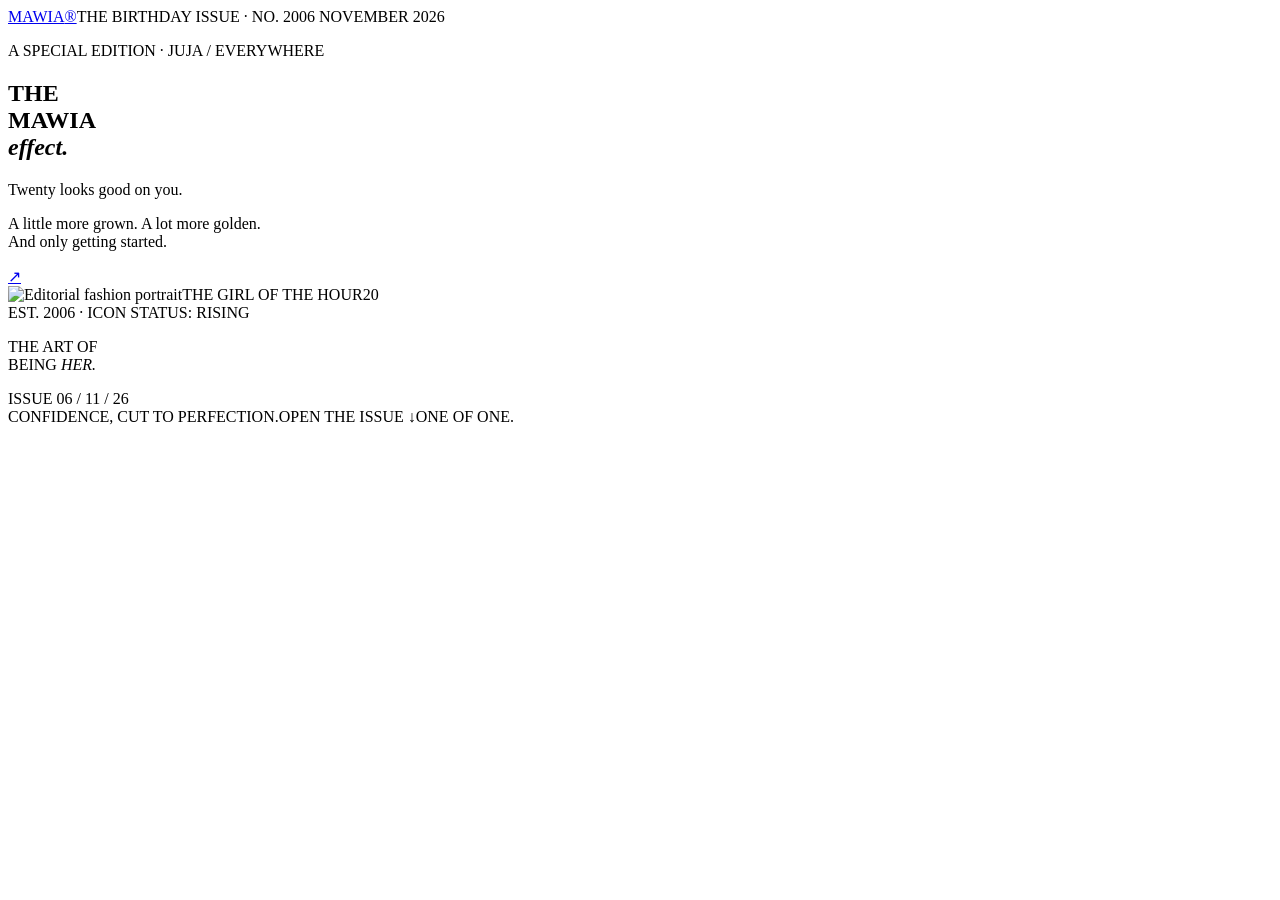
==== index.html @ 892e5b71 "Create editorial birthday website: index.html" ====
<!doctype html><html lang="en"><head><meta charset="utf-8"><meta name="viewport" content="width=device-width,initial-scale=1"><meta name="theme-color" content="#f4eee7"><title>MAWIA — The Birthday Issue</title><link rel="preconnect" href="https://fonts.googleapis.com"><link href="https://fonts.googleapis.com/css2?family=DM+Sans:wght@400;500;600;700&family=Playfair+Display:ital,wght@0,500;0,600;0,700;1,500;1,600&display=swap" rel="stylesheet"><link rel="stylesheet" href="style.css"></head><body><header class="masthead"><a class="wordmark" href="index.html">MAWIA<span>®</span></a><span>THE BIRTHDAY ISSUE · NO. 20</span><span>06 NOVEMBER 2026</span></header><main><section class="cover-grid"><div class="cover-copy"><p class="eyebrow">A SPECIAL EDITION · JUJA / EVERYWHERE</p><h1>THE<br>MAWIA<br><em>effect.</em></h1><p class="cover-deck">Twenty looks good on you.</p><p class="cover-small">A little more grown. A lot more golden.<br>And only getting started.</p><a class="round-link" href="birthday.html">↗</a></div><div class="cover-photo"><img src="https://images.unsplash.com/photo-1534528741775-53994a69daeb?auto=format&fit=crop&w=1200&q=88" alt="Editorial fashion portrait"><span class="photo-note">THE GIRL OF THE HOUR</span><span class="cover-number">20</span></div><aside class="cover-side"><span>EST. 2006 · ICON STATUS: RISING</span><p>THE ART OF<br>BEING <em>HER.</em></p><span>ISSUE 06 / 11 / 26</span></aside></section><section class="cover-footer"><span>CONFIDENCE, CUT TO PERFECTION.</span><span>OPEN THE ISSUE ↓</span><span>ONE OF ONE.</span></section></main></body></html>
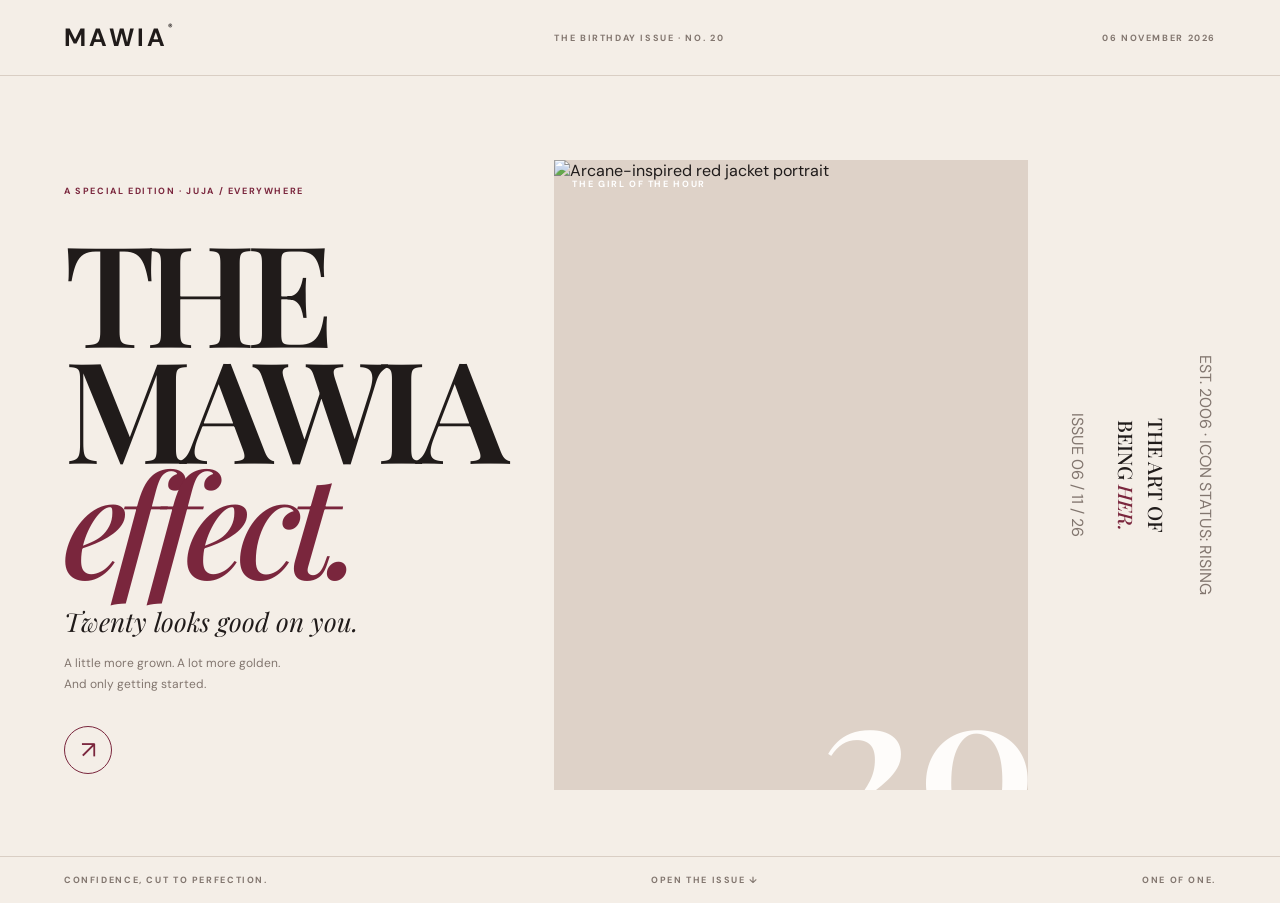
==== commit 4e9351a6: "Use the supplied Arcane artwork and car photographs" ====
--- a/index.html
+++ b/index.html
@@ -1 +1 @@
-<!doctype html><html lang="en"><head><meta charset="utf-8"><meta name="viewport" content="width=device-width,initial-scale=1"><meta name="theme-color" content="#f4eee7"><title>MAWIA — The Birthday Issue</title><link rel="preconnect" href="https://fonts.googleapis.com"><link href="https://fonts.googleapis.com/css2?family=DM+Sans:wght@400;500;600;700&family=Playfair+Display:ital,wght@0,500;0,600;0,700;1,500;1,600&display=swap" rel="stylesheet"><link rel="stylesheet" href="style.css"></head><body><header class="masthead"><a class="wordmark" href="index.html">MAWIA<span>®</span></a><span>THE BIRTHDAY ISSUE · NO. 20</span><span>06 NOVEMBER 2026</span></header><main><section class="cover-grid"><div class="cover-copy"><p class="eyebrow">A SPECIAL EDITION · JUJA / EVERYWHERE</p><h1>THE<br>MAWIA<br><em>effect.</em></h1><p class="cover-deck">Twenty looks good on you.</p><p class="cover-small">A little more grown. A lot more golden.<br>And only getting started.</p><a class="round-link" href="birthday.html">↗</a></div><div class="cover-photo"><img src="https://images.unsplash.com/photo-1534528741775-53994a69daeb?auto=format&fit=crop&w=1200&q=88" alt="Editorial fashion portrait"><span class="photo-note">THE GIRL OF THE HOUR</span><span class="cover-number">20</span></div><aside class="cover-side"><span>EST. 2006 · ICON STATUS: RISING</span><p>THE ART OF<br>BEING <em>HER.</em></p><span>ISSUE 06 / 11 / 26</span></aside></section><section class="cover-footer"><span>CONFIDENCE, CUT TO PERFECTION.</span><span>OPEN THE ISSUE ↓</span><span>ONE OF ONE.</span></section></main></body></html>+<!doctype html><html lang="en"><head><meta charset="utf-8"><meta name="viewport" content="width=device-width,initial-scale=1"><meta name="theme-color" content="#f4eee7"><title>MAWIA — The Birthday Issue</title><link rel="preconnect" href="https://fonts.googleapis.com"><link href="https://fonts.googleapis.com/css2?family=DM+Sans:wght@400;500;600;700&family=Playfair+Display:ital,wght@0,500;0,600;0,700;1,500;1,600&display=swap" rel="stylesheet"><link rel="stylesheet" href="style.css"></head><body><header class="masthead"><a class="wordmark" href="index.html">MAWIA<span>®</span></a><span>THE BIRTHDAY ISSUE · NO. 20</span><span>06 NOVEMBER 2026</span></header><main><section class="cover-grid"><div class="cover-copy"><p class="eyebrow">A SPECIAL EDITION · JUJA / EVERYWHERE</p><h1>THE<br>MAWIA<br><em>effect.</em></h1><p class="cover-deck">Twenty looks good on you.</p><p class="cover-small">A little more grown. A lot more golden.<br>And only getting started.</p><a class="round-link" href="birthday.html">↗</a></div><div class="cover-photo"><img src="assets/arcane-red-jacket.jpg" alt="Arcane-inspired red jacket portrait"><span class="photo-note">THE GIRL OF THE HOUR</span><span class="cover-number">20</span></div><aside class="cover-side"><span>EST. 2006 · ICON STATUS: RISING</span><p>THE ART OF<br>BEING <em>HER.</em></p><span>ISSUE 06 / 11 / 26</span></aside></section><section class="cover-footer"><span>CONFIDENCE, CUT TO PERFECTION.</span><span>OPEN THE ISSUE ↓</span><span>ONE OF ONE.</span></section></main></body></html>
--- a/style.css
+++ b/style.css
@@ -0,0 +1 @@
+:root{--paper:#f4eee7;--ink:#201b1a;--muted:#82766f;--wine:#7a263d;--line:#d9cec4;--serif:'Playfair Display',Georgia,serif;--sans:'DM Sans',Arial,sans-serif}*{box-sizing:border-box}html{scroll-behavior:smooth}body{margin:0;background:var(--paper);color:var(--ink);font-family:var(--sans)}a{color:inherit;text-decoration:none}.masthead,.inner-nav{height:76px;padding:0 5vw;display:flex;align-items:center;justify-content:space-between;border-bottom:1px solid var(--line)}.wordmark{font:700 25px var(--sans);letter-spacing:.13em}.wordmark span{font-size:9px;vertical-align:top}.masthead>span,.eyebrow,.photo-note,.cover-footer,.section-kicker,.birthday-heading>p,.feature-quote>p,.note-label,.countdown-wrap>span,.countdown-wrap small,.page-bottom,.nav-next,.car-image span,.after-main footer{font-size:9px;letter-spacing:.18em;font-weight:700}.masthead>span{color:var(--muted)}.cover-grid{min-height:calc(100svh - 120px);display:grid;grid-template-columns:1.03fr 1.08fr .34fr;gap:3vw;padding:5vh 5vw 3vh;align-items:center}.cover-copy{padding:3vw 0}.eyebrow,.section-kicker,.note-label{color:var(--wine)}h1{font:600 clamp(76px,11vw,166px)/.82 var(--serif);letter-spacing:-.075em;margin:35px 0 25px}.cover-copy h1 em,.birthday-heading h1 em,.after-main h1 em{color:var(--wine);font-weight:500}.cover-deck{font:italic 26px var(--serif);margin:0 0 14px}.cover-small{font-size:12px;line-height:1.8;color:var(--muted)}.round-link{display:grid;place-items:center;border:1px solid var(--wine);color:var(--wine);border-radius:50%;width:48px;height:48px;font-size:24px;margin-top:30px}.cover-photo{height:min(70vh,700px);position:relative;overflow:hidden;background:#ded2c8}.cover-photo img,.feature-image img,.car-image img{width:100%;height:100%;object-fit:cover;display:block;filter:saturate(.78)}.cover-photo img{object-position:center 30%}.photo-note{position:absolute;left:18px;top:18px;color:white}.cover-number{position:absolute;right:-9px;bottom:-48px;font:600 190px/.9 var(--serif);color:#f4eee7;mix-blend-mode:screen}.cover-side{height:100%;display:flex;flex-direction:column;justify-content:space-between;padding:20px 0;color:var(--muted);writing-mode:vertical-rl;align-items:center}.cover-side p{font:500 20px/1.5 var(--serif);color:var(--ink);text-align:center}.cover-side em{color:var(--wine)}.cover-footer{display:flex;justify-content:space-between;padding:17px 5vw;border-top:1px solid var(--line);color:var(--muted)}.inner-nav{height:68px}.nav-next{color:var(--wine)}.birthday-main{max-width:1120px;margin:auto;padding:55px 6vw 35px}.birthday-heading{display:flex;align-items:end;justify-content:space-between;margin:20px 0 45px}.birthday-heading h1{font-size:clamp(60px,9vw,112px);margin:18px 0 0}.birthday-heading>p{color:var(--muted);line-height:1.8;text-align:right}.editorial-feature{display:grid;grid-template-columns:1fr .9fr;min-height:490px;background:#e9dfd6}.feature-image{min-height:490px;overflow:hidden}.feature-quote{padding:8% 10%;display:flex;flex-direction:column;justify-content:center}.quote-mark{font:100px/.7 var(--serif);color:var(--wine)}.feature-quote blockquote{font:italic clamp(27px,3vw,43px)/1.2 var(--serif);margin:25px 0 30px}.feature-quote>p{color:var(--wine)}.signature{font:italic 21px var(--serif);margin-top:24px}.birthday-note{max-width:690px;margin:75px auto;text-align:center}.birthday-note p{font:23px/1.65 var(--serif);margin:22px 0}.birthday-note strong{font-size:9px;letter-spacing:.2em}.countdown-wrap{text-align:center;border-top:1px solid var(--line);border-bottom:1px solid var(--line);padding:35px 0}.countdown-wrap>span{color:var(--wine)}.countdown{font:clamp(28px,5vw,54px) var(--serif);letter-spacing:.08em;margin:17px 0}.countdown-wrap small{color:var(--muted)}.page-bottom{display:flex;justify-content:space-between;padding-top:28px;color:var(--muted)}.page-bottom a{color:var(--wine)}.afterdark{background:#1d1818;color:#f4eee7;--wine:#d99aaa;--line:#493d3c}.afterdark .inner-nav{border-color:#493d3c}.afterdark .wordmark{color:#f4eee7}.after-main{max-width:1200px;margin:auto;padding:55px 6vw 35px}.after-main h1{font-size:clamp(90px,15vw,190px);margin:35px 0 15px}.after-deck{font:italic 27px var(--serif);color:#c9b8b4}.car-image{height:min(58vw,580px);min-height:280px;margin:45px 0 35px;position:relative;overflow:hidden}.car-image img{filter:brightness(.72) saturate(.72)}.car-image span{position:absolute;bottom:24px;left:25px;color:white}.after-bottom{display:flex;justify-content:space-between;align-items:center;gap:40px}.after-bottom p{font:italic 23px/1.5 var(--serif);max-width:600px;color:#d8cbc7}.final-link{border:1px solid #d99aaa;padding:16px 20px;font-size:9px;letter-spacing:.15em}.after-main footer{border-top:1px solid #493d3c;margin-top:60px;padding-top:20px;color:#b7a5a1;text-align:center}@media(max-width:760px){.masthead{height:64px}.masthead>span:nth-child(2){display:none}.masthead>span{font-size:8px}.cover-grid{grid-template-columns:1fr 1.05fr;gap:5vw;padding:5vh 5vw}.cover-copy{padding:0}.cover-copy h1{font-size:clamp(65px,16vw,110px);margin:25px 0 18px}.cover-deck{font-size:20px}.cover-small{font-size:10px}.cover-photo{height:58vh;min-height:390px}.cover-side{display:none}.cover-number{font-size:130px;bottom:-32px}.cover-footer{font-size:7px;padding:14px 5vw}.cover-footer span:nth-child(2){display:none}.birthday-main,.after-main{padding:38px 6vw 25px}.birthday-heading{display:block;margin-bottom:28px}.birthday-heading h1{font-size:clamp(57px,13vw,88px)}.birthday-heading>p{text-align:left;margin-top:25px}.editorial-feature{grid-template-columns:1fr}.feature-image{min-height:390px;height:55vh}.feature-quote{padding:38px 9% 45px}.birthday-note{margin:55px auto}.birthday-note p{font-size:20px}.page-bottom{font-size:8px}.after-main h1{font-size:clamp(95px,22vw,150px)}.car-image{height:65vh;margin:35px 0 25px}.after-bottom{display:block}.after-bottom p{font-size:21px}.final-link{display:inline-block}.after-main footer{font-size:8px;line-height:1.8}}
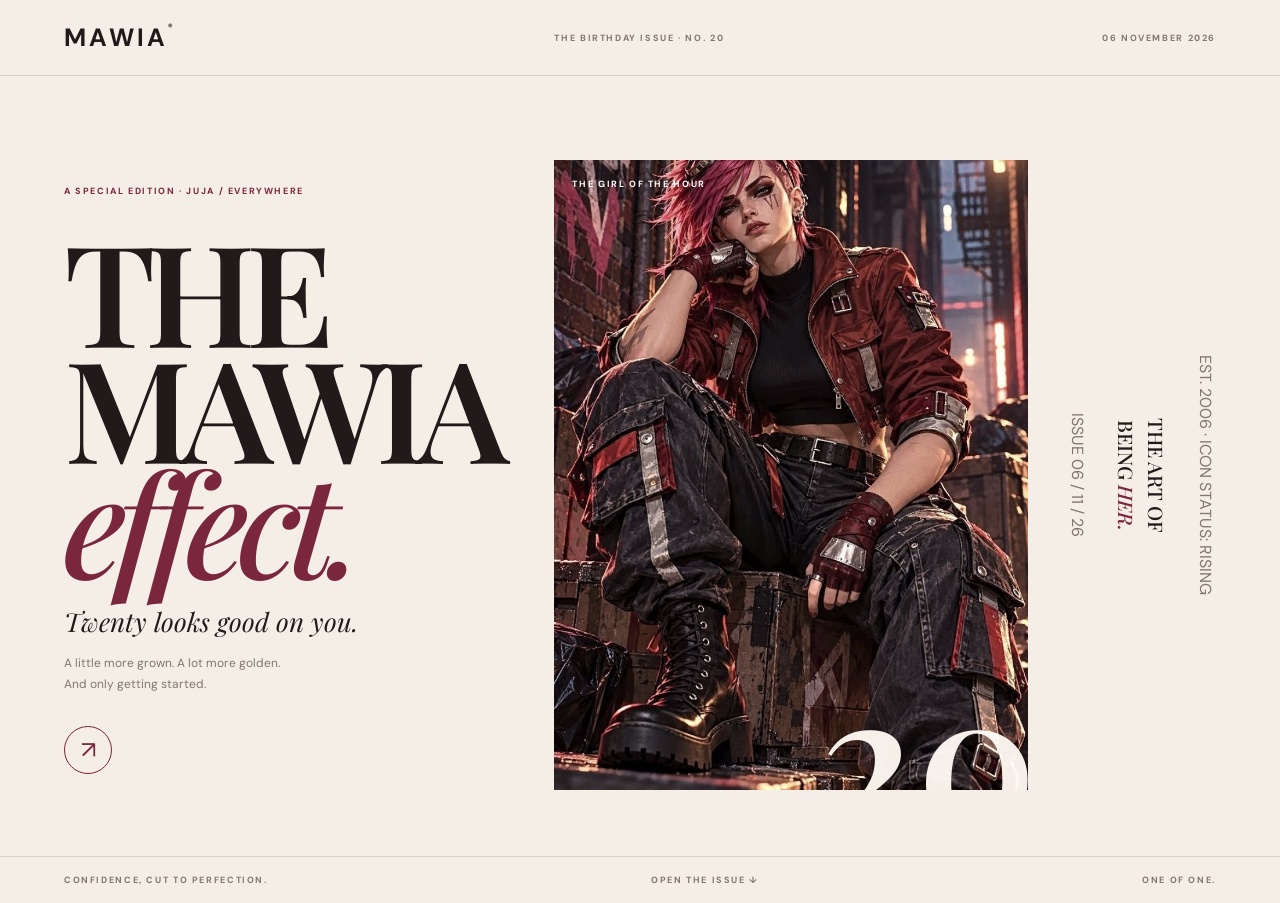
==== commit 2a1c0b2e: "Fix image paths to match uploaded artwork" ====
--- a/index.html
+++ b/index.html
@@ -1 +1 @@
-<!doctype html><html lang="en"><head><meta charset="utf-8"><meta name="viewport" content="width=device-width,initial-scale=1"><meta name="theme-color" content="#f4eee7"><title>MAWIA — The Birthday Issue</title><link rel="preconnect" href="https://fonts.googleapis.com"><link href="https://fonts.googleapis.com/css2?family=DM+Sans:wght@400;500;600;700&family=Playfair+Display:ital,wght@0,500;0,600;0,700;1,500;1,600&display=swap" rel="stylesheet"><link rel="stylesheet" href="style.css"></head><body><header class="masthead"><a class="wordmark" href="index.html">MAWIA<span>®</span></a><span>THE BIRTHDAY ISSUE · NO. 20</span><span>06 NOVEMBER 2026</span></header><main><section class="cover-grid"><div class="cover-copy"><p class="eyebrow">A SPECIAL EDITION · JUJA / EVERYWHERE</p><h1>THE<br>MAWIA<br><em>effect.</em></h1><p class="cover-deck">Twenty looks good on you.</p><p class="cover-small">A little more grown. A lot more golden.<br>And only getting started.</p><a class="round-link" href="birthday.html">↗</a></div><div class="cover-photo"><img src="assets/arcane-red-jacket.jpg" alt="Arcane-inspired red jacket portrait"><span class="photo-note">THE GIRL OF THE HOUR</span><span class="cover-number">20</span></div><aside class="cover-side"><span>EST. 2006 · ICON STATUS: RISING</span><p>THE ART OF<br>BEING <em>HER.</em></p><span>ISSUE 06 / 11 / 26</span></aside></section><section class="cover-footer"><span>CONFIDENCE, CUT TO PERFECTION.</span><span>OPEN THE ISSUE ↓</span><span>ONE OF ONE.</span></section></main></body></html>+<!doctype html><html lang="en"><head><meta charset="utf-8"><meta name="viewport" content="width=device-width,initial-scale=1"><meta name="theme-color" content="#f4eee7"><title>MAWIA — The Birthday Issue</title><link rel="preconnect" href="https://fonts.googleapis.com"><link href="https://fonts.googleapis.com/css2?family=DM+Sans:wght@400;500;600;700&family=Playfair+Display:ital,wght@0,500;0,600;0,700;1,500;1,600&display=swap" rel="stylesheet"><link rel="stylesheet" href="style.css"></head><body><header class="masthead"><a class="wordmark" href="index.html">MAWIA<span>®</span></a><span>THE BIRTHDAY ISSUE · NO. 20</span><span>06 NOVEMBER 2026</span></header><main><section class="cover-grid"><div class="cover-copy"><p class="eyebrow">A SPECIAL EDITION · JUJA / EVERYWHERE</p><h1>THE<br>MAWIA<br><em>effect.</em></h1><p class="cover-deck">Twenty looks good on you.</p><p class="cover-small">A little more grown. A lot more golden.<br>And only getting started.</p><a class="round-link" href="birthday.html">↗</a></div><div class="cover-photo"><img src="arcane-red-jacket.jpg" alt="Arcane-inspired red jacket portrait"><span class="photo-note">THE GIRL OF THE HOUR</span><span class="cover-number">20</span></div><aside class="cover-side"><span>EST. 2006 · ICON STATUS: RISING</span><p>THE ART OF<br>BEING <em>HER.</em></p><span>ISSUE 06 / 11 / 26</span></aside></section><section class="cover-footer"><span>CONFIDENCE, CUT TO PERFECTION.</span><span>OPEN THE ISSUE ↓</span><span>ONE OF ONE.</span></section></main></body></html>
--- a/style.css
+++ b/style.css
@@ -1 +1,3 @@
-:root{--paper:#f4eee7;--ink:#201b1a;--muted:#82766f;--wine:#7a263d;--line:#d9cec4;--serif:'Playfair Display',Georgia,serif;--sans:'DM Sans',Arial,sans-serif}*{box-sizing:border-box}html{scroll-behavior:smooth}body{margin:0;background:var(--paper);color:var(--ink);font-family:var(--sans)}a{color:inherit;text-decoration:none}.masthead,.inner-nav{height:76px;padding:0 5vw;display:flex;align-items:center;justify-content:space-between;border-bottom:1px solid var(--line)}.wordmark{font:700 25px var(--sans);letter-spacing:.13em}.wordmark span{font-size:9px;vertical-align:top}.masthead>span,.eyebrow,.photo-note,.cover-footer,.section-kicker,.birthday-heading>p,.feature-quote>p,.note-label,.countdown-wrap>span,.countdown-wrap small,.page-bottom,.nav-next,.car-image span,.after-main footer{font-size:9px;letter-spacing:.18em;font-weight:700}.masthead>span{color:var(--muted)}.cover-grid{min-height:calc(100svh - 120px);display:grid;grid-template-columns:1.03fr 1.08fr .34fr;gap:3vw;padding:5vh 5vw 3vh;align-items:center}.cover-copy{padding:3vw 0}.eyebrow,.section-kicker,.note-label{color:var(--wine)}h1{font:600 clamp(76px,11vw,166px)/.82 var(--serif);letter-spacing:-.075em;margin:35px 0 25px}.cover-copy h1 em,.birthday-heading h1 em,.after-main h1 em{color:var(--wine);font-weight:500}.cover-deck{font:italic 26px var(--serif);margin:0 0 14px}.cover-small{font-size:12px;line-height:1.8;color:var(--muted)}.round-link{display:grid;place-items:center;border:1px solid var(--wine);color:var(--wine);border-radius:50%;width:48px;height:48px;font-size:24px;margin-top:30px}.cover-photo{height:min(70vh,700px);position:relative;overflow:hidden;background:#ded2c8}.cover-photo img,.feature-image img,.car-image img{width:100%;height:100%;object-fit:cover;display:block;filter:saturate(.78)}.cover-photo img{object-position:center 30%}.photo-note{position:absolute;left:18px;top:18px;color:white}.cover-number{position:absolute;right:-9px;bottom:-48px;font:600 190px/.9 var(--serif);color:#f4eee7;mix-blend-mode:screen}.cover-side{height:100%;display:flex;flex-direction:column;justify-content:space-between;padding:20px 0;color:var(--muted);writing-mode:vertical-rl;align-items:center}.cover-side p{font:500 20px/1.5 var(--serif);color:var(--ink);text-align:center}.cover-side em{color:var(--wine)}.cover-footer{display:flex;justify-content:space-between;padding:17px 5vw;border-top:1px solid var(--line);color:var(--muted)}.inner-nav{height:68px}.nav-next{color:var(--wine)}.birthday-main{max-width:1120px;margin:auto;padding:55px 6vw 35px}.birthday-heading{display:flex;align-items:end;justify-content:space-between;margin:20px 0 45px}.birthday-heading h1{font-size:clamp(60px,9vw,112px);margin:18px 0 0}.birthday-heading>p{color:var(--muted);line-height:1.8;text-align:right}.editorial-feature{display:grid;grid-template-columns:1fr .9fr;min-height:490px;background:#e9dfd6}.feature-image{min-height:490px;overflow:hidden}.feature-quote{padding:8% 10%;display:flex;flex-direction:column;justify-content:center}.quote-mark{font:100px/.7 var(--serif);color:var(--wine)}.feature-quote blockquote{font:italic clamp(27px,3vw,43px)/1.2 var(--serif);margin:25px 0 30px}.feature-quote>p{color:var(--wine)}.signature{font:italic 21px var(--serif);margin-top:24px}.birthday-note{max-width:690px;margin:75px auto;text-align:center}.birthday-note p{font:23px/1.65 var(--serif);margin:22px 0}.birthday-note strong{font-size:9px;letter-spacing:.2em}.countdown-wrap{text-align:center;border-top:1px solid var(--line);border-bottom:1px solid var(--line);padding:35px 0}.countdown-wrap>span{color:var(--wine)}.countdown{font:clamp(28px,5vw,54px) var(--serif);letter-spacing:.08em;margin:17px 0}.countdown-wrap small{color:var(--muted)}.page-bottom{display:flex;justify-content:space-between;padding-top:28px;color:var(--muted)}.page-bottom a{color:var(--wine)}.afterdark{background:#1d1818;color:#f4eee7;--wine:#d99aaa;--line:#493d3c}.afterdark .inner-nav{border-color:#493d3c}.afterdark .wordmark{color:#f4eee7}.after-main{max-width:1200px;margin:auto;padding:55px 6vw 35px}.after-main h1{font-size:clamp(90px,15vw,190px);margin:35px 0 15px}.after-deck{font:italic 27px var(--serif);color:#c9b8b4}.car-image{height:min(58vw,580px);min-height:280px;margin:45px 0 35px;position:relative;overflow:hidden}.car-image img{filter:brightness(.72) saturate(.72)}.car-image span{position:absolute;bottom:24px;left:25px;color:white}.after-bottom{display:flex;justify-content:space-between;align-items:center;gap:40px}.after-bottom p{font:italic 23px/1.5 var(--serif);max-width:600px;color:#d8cbc7}.final-link{border:1px solid #d99aaa;padding:16px 20px;font-size:9px;letter-spacing:.15em}.after-main footer{border-top:1px solid #493d3c;margin-top:60px;padding-top:20px;color:#b7a5a1;text-align:center}@media(max-width:760px){.masthead{height:64px}.masthead>span:nth-child(2){display:none}.masthead>span{font-size:8px}.cover-grid{grid-template-columns:1fr 1.05fr;gap:5vw;padding:5vh 5vw}.cover-copy{padding:0}.cover-copy h1{font-size:clamp(65px,16vw,110px);margin:25px 0 18px}.cover-deck{font-size:20px}.cover-small{font-size:10px}.cover-photo{height:58vh;min-height:390px}.cover-side{display:none}.cover-number{font-size:130px;bottom:-32px}.cover-footer{font-size:7px;padding:14px 5vw}.cover-footer span:nth-child(2){display:none}.birthday-main,.after-main{padding:38px 6vw 25px}.birthday-heading{display:block;margin-bottom:28px}.birthday-heading h1{font-size:clamp(57px,13vw,88px)}.birthday-heading>p{text-align:left;margin-top:25px}.editorial-feature{grid-template-columns:1fr}.feature-image{min-height:390px;height:55vh}.feature-quote{padding:38px 9% 45px}.birthday-note{margin:55px auto}.birthday-note p{font-size:20px}.page-bottom{font-size:8px}.after-main h1{font-size:clamp(95px,22vw,150px)}.car-image{height:65vh;margin:35px 0 25px}.after-bottom{display:block}.after-bottom p{font-size:21px}.final-link{display:inline-block}.after-main footer{font-size:8px;line-height:1.8}}+:root{--paper:#f4eee7;--ink:#201b1a;--muted:#82766f;--wine:#7a263d;--line:#d9cec4;--serif:'Playfair Display',Georgia,serif;--sans:'DM Sans',Arial,sans-serif}*{box-sizing:border-box}html{scroll-behavior:smooth}body{margin:0;background:var(--paper);color:var(--ink);font-family:var(--sans)}a{color:inherit;text-decoration:none}.masthead,.inner-nav{height:76px;padding:0 5vw;display:flex;align-items:center;justify-content:space-between;border-bottom:1px solid var(--line)}.wordmark{font:700 25px var(--sans);letter-spacing:.13em}.wordmark span{font-size:9px;vertical-align:top}.masthead>span,.eyebrow,.photo-note,.cover-footer,.section-kicker,.birthday-heading>p,.feature-quote>p,.note-label,.countdown-wrap>span,.countdown-wrap small,.page-bottom,.nav-next,.car-image span,.after-main footer{font-size:9px;letter-spacing:.18em;font-weight:700}.masthead>span{color:var(--muted)}.cover-grid{min-height:calc(100svh - 120px);display:grid;grid-template-columns:1.03fr 1.08fr .34fr;gap:3vw;padding:5vh 5vw 3vh;align-items:center}.cover-copy{padding:3vw 0}.eyebrow,.section-kicker,.note-label{color:var(--wine)}h1{font:600 clamp(76px,11vw,166px)/.82 var(--serif);letter-spacing:-.075em;margin:35px 0 25px}.cover-copy h1 em,.birthday-heading h1 em,.after-main h1 em{color:var(--wine);font-weight:500}.cover-deck{font:italic 26px var(--serif);margin:0 0 14px}.cover-small{font-size:12px;line-height:1.8;color:var(--muted)}.round-link{display:grid;place-items:center;border:1px solid var(--wine);color:var(--wine);border-radius:50%;width:48px;height:48px;font-size:24px;margin-top:30px}.cover-photo{height:min(70vh,700px);position:relative;overflow:hidden;background:#ded2c8}.cover-photo img,.feature-image img,.car-image img{width:100%;height:100%;object-fit:cover;display:block;filter:saturate(.78)}.cover-photo img{object-position:center 30%}.photo-note{position:absolute;left:18px;top:18px;color:white}.cover-number{position:absolute;right:-9px;bottom:-48px;font:600 190px/.9 var(--serif);color:#f4eee7;mix-blend-mode:screen}.cover-side{height:100%;display:flex;flex-direction:column;justify-content:space-between;padding:20px 0;color:var(--muted);writing-mode:vertical-rl;align-items:center}.cover-side p{font:500 20px/1.5 var(--serif);color:var(--ink);text-align:center}.cover-side em{color:var(--wine)}.cover-footer{display:flex;justify-content:space-between;padding:17px 5vw;border-top:1px solid var(--line);color:var(--muted)}.inner-nav{height:68px}.nav-next{color:var(--wine)}.birthday-main{max-width:1120px;margin:auto;padding:55px 6vw 35px}.birthday-heading{display:flex;align-items:end;justify-content:space-between;margin:20px 0 45px}.birthday-heading h1{font-size:clamp(60px,9vw,112px);margin:18px 0 0}.birthday-heading>p{color:var(--muted);line-height:1.8;text-align:right}.editorial-feature{display:grid;grid-template-columns:1fr .9fr;min-height:490px;background:#e9dfd6}.feature-image{min-height:490px;overflow:hidden}.feature-quote{padding:8% 10%;display:flex;flex-direction:column;justify-content:center}.quote-mark{font:100px/.7 var(--serif);color:var(--wine)}.feature-quote blockquote{font:italic clamp(27px,3vw,43px)/1.2 var(--serif);margin:25px 0 30px}.feature-quote>p{color:var(--wine)}.signature{font:italic 21px var(--serif);margin-top:24px}.birthday-note{max-width:690px;margin:75px auto;text-align:center}.birthday-note p{font:23px/1.65 var(--serif);margin:22px 0}.birthday-note strong{font-size:9px;letter-spacing:.2em}.countdown-wrap{text-align:center;border-top:1px solid var(--line);border-bottom:1px solid var(--line);padding:35px 0}.countdown-wrap>span{color:var(--wine)}.countdown{font:clamp(28px,5vw,54px) var(--serif);letter-spacing:.08em;margin:17px 0}.countdown-wrap small{color:var(--muted)}.page-bottom{display:flex;justify-content:space-between;padding-top:28px;color:var(--muted)}.page-bottom a{color:var(--wine)}.afterdark{background:#1d1818;color:#f4eee7;--wine:#d99aaa;--line:#493d3c}.afterdark .inner-nav{border-color:#493d3c}.afterdark .wordmark{color:#f4eee7}.after-main{max-width:1200px;margin:auto;padding:55px 6vw 35px}.after-main h1{font-size:clamp(90px,15vw,190px);margin:35px 0 15px}.after-deck{font:italic 27px var(--serif);color:#c9b8b4}.car-image{height:min(58vw,580px);min-height:280px;margin:45px 0 35px;position:relative;overflow:hidden}.car-image img{filter:brightness(.72) saturate(.72)}.car-image span{position:absolute;bottom:24px;left:25px;color:white}.after-bottom{display:flex;justify-content:space-between;align-items:center;gap:40px}.after-bottom p{font:italic 23px/1.5 var(--serif);max-width:600px;color:#d8cbc7}.final-link{border:1px solid #d99aaa;padding:16px 20px;font-size:9px;letter-spacing:.15em}.after-main footer{border-top:1px solid #493d3c;margin-top:60px;padding-top:20px;color:#b7a5a1;text-align:center}@media(max-width:760px){.masthead{height:64px}.masthead>span:nth-child(2){display:none}.masthead>span{font-size:8px}.cover-grid{grid-template-columns:1fr 1.05fr;gap:5vw;padding:5vh 5vw}.cover-copy{padding:0}.cover-copy h1{font-size:clamp(65px,16vw,110px);margin:25px 0 18px}.cover-deck{font-size:20px}.cover-small{font-size:10px}.cover-photo{height:58vh;min-height:390px}.cover-side{display:none}.cover-number{font-size:130px;bottom:-32px}.cover-footer{font-size:7px;padding:14px 5vw}.cover-footer span:nth-child(2){display:none}.birthday-main,.after-main{padding:38px 6vw 25px}.birthday-heading{display:block;margin-bottom:28px}.birthday-heading h1{font-size:clamp(57px,13vw,88px)}.birthday-heading>p{text-align:left;margin-top:25px}.editorial-feature{grid-template-columns:1fr}.feature-image{min-height:390px;height:55vh}.feature-quote{padding:38px 9% 45px}.birthday-note{margin:55px auto}.birthday-note p{font-size:20px}.page-bottom{font-size:8px}.after-main h1{font-size:clamp(95px,22vw,150px)}.car-image{height:65vh;margin:35px 0 25px}.after-bottom{display:block}.after-bottom p{font-size:21px}.final-link{display:inline-block}.after-main footer{font-size:8px;line-height:1.8}}
+/* Personal artwork and car gallery */
+.portrait-strip{display:grid;grid-template-columns:1fr 1fr;gap:18px;margin:42px 0 0}.portrait-strip figure,.car-pair figure{margin:0;min-width:0}.portrait-strip img{width:100%;height:360px;object-fit:cover;display:block;filter:saturate(.82)}.portrait-strip figcaption,.car-pair figcaption{font-size:9px;letter-spacing:.17em;font-weight:700;color:var(--wine);padding-top:12px}.car-pair{display:grid;grid-template-columns:1fr 1fr;gap:18px;margin:18px 0 42px}.car-pair img{display:block;width:100%;height:310px;object-fit:cover;filter:brightness(.85) saturate(.8)}.afterdark .car-pair figcaption{color:#d99aaa}@media(max-width:760px){.portrait-strip{gap:10px}.portrait-strip img{height:260px}.car-pair{gap:10px}.car-pair img{height:190px}.portrait-strip figcaption,.car-pair figcaption{font-size:8px;line-height:1.5}}
